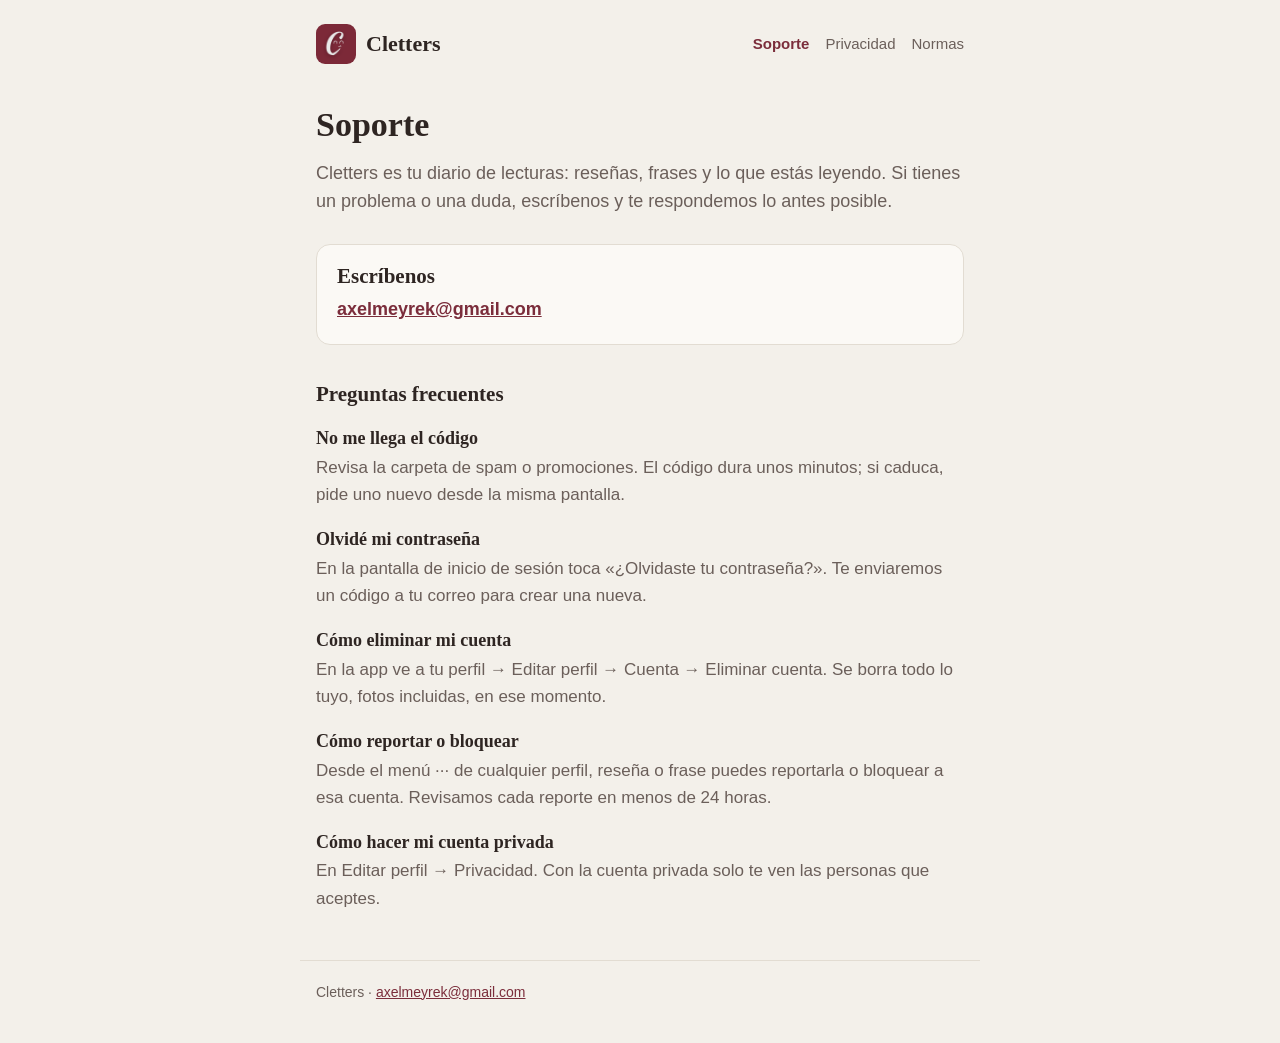
==== docs/index.html @ de4194b1 "Paginas de soporte, privacidad y normas Co-Authored-By: Claude Opus 5.5 <noreply@anthropic.com>" ====
<!doctype html>
<html lang="es">
<head>
<meta charset="utf-8">
<meta name="viewport" content="width=device-width, initial-scale=1">
<title>Soporte · Cletters</title>
<link rel="icon" href="icon.png">
<link rel="stylesheet" href="style.css">
</head>
<body>
<header>
  <a class="brand" href="./"><img src="icon.png" alt="" width="40" height="40">Cletters</a>
  <nav><a href="./" aria-current=page>Soporte</a><a href="privacidad.html">Privacidad</a><a href="normas.html">Normas</a></nav>
</header>
<main>
<h1>Soporte</h1>
<p class=lead>Cletters es tu diario de lecturas: reseñas, frases y lo que estás leyendo. Si tienes un problema o una duda, escríbenos y te respondemos lo antes posible.</p>
<section class="card"><h2>Escríbenos</h2><p><a class="mail" href="mailto:axelmeyrek@gmail.com">axelmeyrek@gmail.com</a></p></section>
<h2 class=faq>Preguntas frecuentes</h2>
<section><h3>No me llega el código</h3><p>Revisa la carpeta de spam o promociones. El código dura unos minutos; si caduca, pide uno nuevo desde la misma pantalla.</p></section>
<section><h3>Olvidé mi contraseña</h3><p>En la pantalla de inicio de sesión toca «¿Olvidaste tu contraseña?». Te enviaremos un código a tu correo para crear una nueva.</p></section>
<section><h3>Cómo eliminar mi cuenta</h3><p>En la app ve a tu perfil → Editar perfil → Cuenta → Eliminar cuenta. Se borra todo lo tuyo, fotos incluidas, en ese momento.</p></section>
<section><h3>Cómo reportar o bloquear</h3><p>Desde el menú ··· de cualquier perfil, reseña o frase puedes reportarla o bloquear a esa cuenta. Revisamos cada reporte en menos de 24 horas.</p></section>
<section><h3>Cómo hacer mi cuenta privada</h3><p>En Editar perfil → Privacidad. Con la cuenta privada solo te ven las personas que aceptes.</p></section>
</main>
<footer>Cletters · <a href="mailto:axelmeyrek@gmail.com">axelmeyrek@gmail.com</a></footer>
</body>
</html>
---- docs/style.css ----
:root {
  --paper: #F3F0EA;
  --card: #FBF9F5;
  --ink: #2E2522;
  --ink-soft: #6B5F5A;
  --wine: #7B2D3B;
  --line: #E2DCD2;
  color-scheme: light dark;
}

@media (prefers-color-scheme: dark) {
  :root {
    --paper: #1C1816;
    --card: #262120;
    --ink: #EDE6DD;
    --ink-soft: #B3A89F;
    --wine: #D49AA5;
    --line: #3A3330;
  }
}

* { box-sizing: border-box; }

body {
  margin: 0;
  background: var(--paper);
  color: var(--ink);
  font: 17px/1.6 -apple-system, BlinkMacSystemFont, "Segoe UI", Roboto, sans-serif;
  -webkit-text-size-adjust: 100%;
}

header, main, footer {
  max-width: 680px;
  margin: 0 auto;
  padding: 0 16px;
}

header {
  display: flex;
  flex-wrap: wrap;
  align-items: center;
  justify-content: space-between;
  gap: 12px;
  padding-top: 24px;
  padding-bottom: 8px;
}

.brand {
  display: flex;
  align-items: center;
  gap: 10px;
  color: var(--ink);
  text-decoration: none;
  font: 600 22px/1 ui-serif, "New York", Georgia, serif;
}

.brand img { border-radius: 9px; }

nav { display: flex; gap: 16px; }

nav a {
  color: var(--ink-soft);
  text-decoration: none;
  font-size: 15px;
}

nav a[aria-current] { color: var(--wine); font-weight: 600; }

h1, h2, h3 {
  font-family: ui-serif, "New York", Georgia, serif;
  line-height: 1.25;
}

h1 { font-size: 34px; margin: 32px 0 4px; }
h2 { font-size: 21px; margin: 28px 0 6px; }
h3 { font-size: 18px; margin: 20px 0 4px; }
h2.faq { margin-top: 36px; }

p, ul { margin: 0 0 10px; color: var(--ink-soft); }
ul { padding-left: 22px; }
li { margin-bottom: 6px; }

.updated { font-size: 14px; }
.lead { font-size: 18px; margin-top: 12px; }

.card {
  background: var(--card);
  border: 1px solid var(--line);
  border-radius: 14px;
  padding: 4px 20px 10px;
  margin-top: 28px;
}

.card h2 { margin-top: 14px; }

a { color: var(--wine); }
.mail { font-weight: 600; font-size: 18px; word-break: break-all; }

footer {
  margin-top: 48px;
  padding-top: 20px;
  padding-bottom: 40px;
  border-top: 1px solid var(--line);
  font-size: 14px;
  color: var(--ink-soft);
}
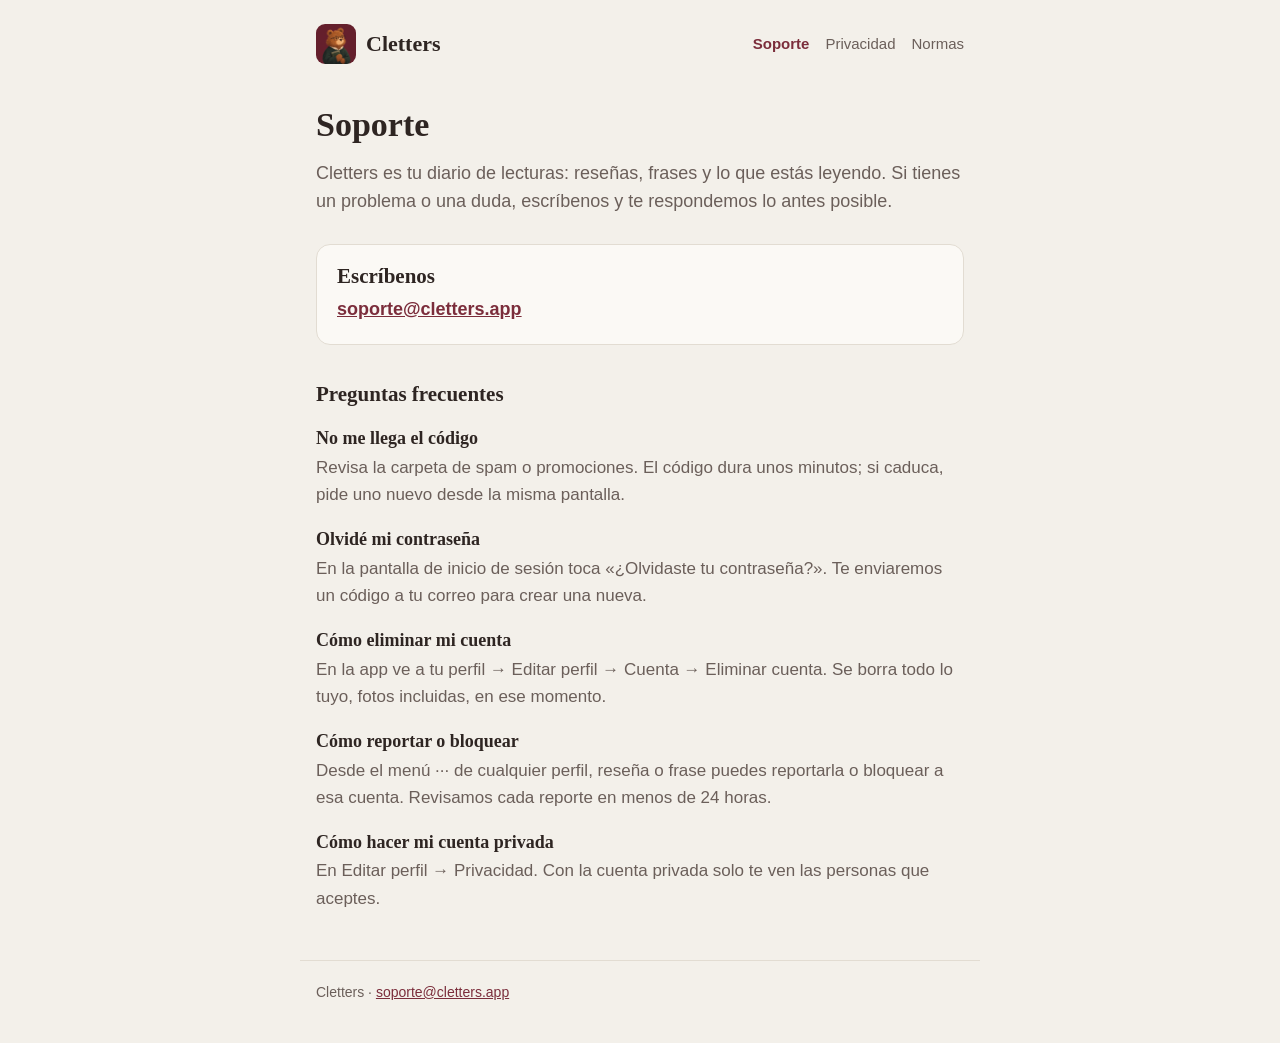
==== commit e047c024: "Correo de contacto: soporte@cletters.app Co-Authored-By: Claude Opus 5.5 <noreply@anthropic.com>" ====
--- a/docs/index.html
+++ b/docs/index.html
@@ -15,7 +15,7 @@
 <main>
 <h1>Soporte</h1>
 <p class=lead>Cletters es tu diario de lecturas: reseñas, frases y lo que estás leyendo. Si tienes un problema o una duda, escríbenos y te respondemos lo antes posible.</p>
-<section class="card"><h2>Escríbenos</h2><p><a class="mail" href="mailto:axelmeyrek@gmail.com">axelmeyrek@gmail.com</a></p></section>
+<section class="card"><h2>Escríbenos</h2><p><a class="mail" href="mailto:soporte@cletters.app">soporte@cletters.app</a></p></section>
 <h2 class=faq>Preguntas frecuentes</h2>
 <section><h3>No me llega el código</h3><p>Revisa la carpeta de spam o promociones. El código dura unos minutos; si caduca, pide uno nuevo desde la misma pantalla.</p></section>
 <section><h3>Olvidé mi contraseña</h3><p>En la pantalla de inicio de sesión toca «¿Olvidaste tu contraseña?». Te enviaremos un código a tu correo para crear una nueva.</p></section>
@@ -23,6 +23,6 @@
 <section><h3>Cómo reportar o bloquear</h3><p>Desde el menú ··· de cualquier perfil, reseña o frase puedes reportarla o bloquear a esa cuenta. Revisamos cada reporte en menos de 24 horas.</p></section>
 <section><h3>Cómo hacer mi cuenta privada</h3><p>En Editar perfil → Privacidad. Con la cuenta privada solo te ven las personas que aceptes.</p></section>
 </main>
-<footer>Cletters · <a href="mailto:axelmeyrek@gmail.com">axelmeyrek@gmail.com</a></footer>
+<footer>Cletters · <a href="mailto:soporte@cletters.app">soporte@cletters.app</a></footer>
 </body>
 </html>
